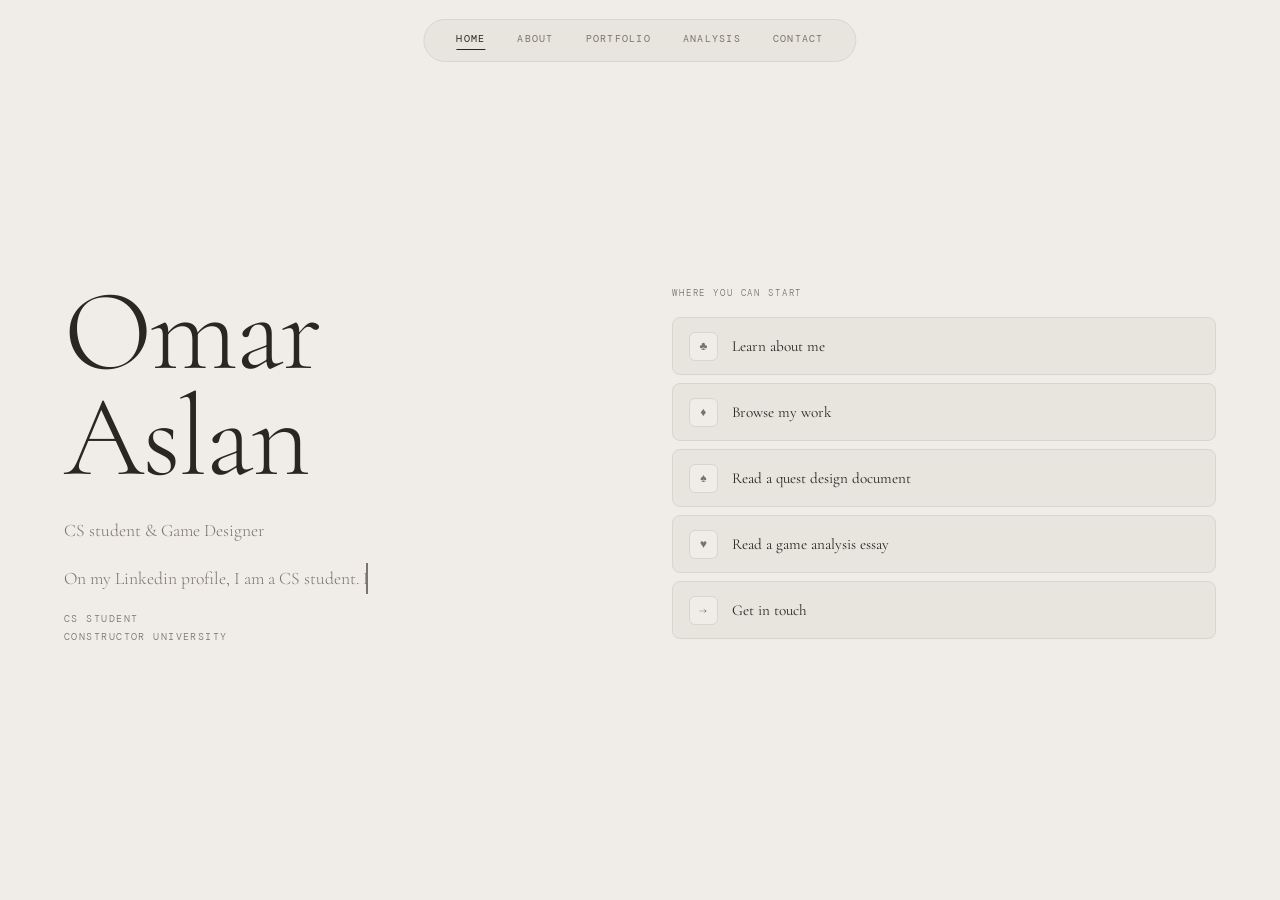
==== index.html @ 4f081cd3 "Update index.html" ====
<!DOCTYPE html>
<html lang="en">
<head>
  <meta charset="UTF-8" />
  <meta name="viewport" content="width=device-width, initial-scale=1.0" />
  <title>Omar Aslan</title>
  <link rel="preconnect" href="https://fonts.googleapis.com" />
  <link rel="preconnect" href="https://fonts.gstatic.com" crossorigin />
  <link href="https://fonts.googleapis.com/css2?family=Cormorant+Garamond:ital,wght@0,300;0,400;0,600;1,300;1,400&family=DM+Mono:wght@300;400&display=swap" rel="stylesheet" />
  <link rel="stylesheet" href="style.css" />
</head>
<body>
  <nav>
    <a href="index.html" class="active">Home</a>
    <a href="about.html">About</a>
    <a href="portfolio.html">Portfolio</a>
    <a href="analysis.html">Analysis</a>
    <a href="contact.html">Contact</a>
  </nav>

  <section id="hero">
    <div class="hero-left">
      <h1>Omar<br/>Aslan</h1>
      <p class="hero-desc">CS student & Game Designer</p>
      <p class="hero-desc typewriter">On my Linkedin profile, I am a CS student. In my mind, I am a computer programmer. But in my heart, I am a gamer.</p>
      <p class="hero-role">CS Student<br/>Constructor University</p>
    </div>

    <div class="hero-right">
      <p class="quicklinks-label">Where you can start</p>
      <a href="about.html" class="quicklink">
        <span class="quicklink-icon">♣</span>
        <span class="quicklink-text">Learn about me</span>
      </a>
      <a href="portfolio.html" class="quicklink">
        <span class="quicklink-icon">♦</span>
        <span class="quicklink-text">Browse my work</span>
      </a>
      <a href="portfolio.html" class="quicklink">
        <span class="quicklink-icon">♠</span>
        <span class="quicklink-text">Read a quest design document</span>
      </a>
      <a href="analysis.html" class="quicklink">
        <span class="quicklink-icon">♥</span>
        <span class="quicklink-text">Read a game analysis essay</span>
      </a>
      <a href="contact.html" class="quicklink">
        <span class="quicklink-icon">→</span>
        <span class="quicklink-text">Get in touch</span>
      </a>
    </div>
  </section>

</body>
</html>
---- style.css ----
* { margin: 0; padding: 0; box-sizing: border-box; }

:root {
  --bg:     #f0ede8;
  --surface:#e8e4de;
  --border: #d8d4ce;
  --text:   #2a2620;
  --muted:  #7a746c;
}

body {
  background: var(--bg);
  color: var(--text);
  font-family: 'Cormorant Garamond', Georgia, serif;
  font-size: 18px;
  line-height: 1.6;
}

::selection { background: var(--text); color: var(--bg); }

nav {
  position: fixed;
  top: 1.2rem;
  left: 50%;
  transform: translateX(-50%);
  z-index: 100;
  background: var(--surface);
  border: 1px solid var(--border);
  border-radius: 100px;
  padding: 0.7rem 2rem;
  display: flex;
  gap: 2rem;
  white-space: nowrap;
}

nav a {
  font-family: 'DM Mono', monospace;
  font-size: 0.65rem;
  letter-spacing: 0.12em;
  text-transform: uppercase;
  text-decoration: none;
  color: var(--muted);
  transition: color 0.2s;
}

nav a:hover { color: var(--text); }
nav a.active { color: var(--text); border-bottom: 1px solid var(--text); padding-bottom: 1px; }

section {
  padding: 6rem 4rem;
  min-height: 100vh;
  animation: fadeIn 0.3s ease;
}

#hero {
  display: grid;
  grid-template-columns: 1fr 1fr;
  align-items: center;
  gap: 4rem;
  padding-top: 8rem;
}

h1 {
  font-size: clamp(4rem, 9vw, 9rem);
  font-weight: 300;
  line-height: 0.92;
  letter-spacing: -0.02em;
  margin-bottom: 1.5rem;
}

.hero-desc {
  font-size: 1.1rem;
  font-weight: 300;
  color: var(--muted);
  max-width: 38ch;
  line-height: 1.8;
  margin-bottom: 1rem;
}

.typewriter {
  overflow: hidden;
  white-space: nowrap;
  border-right: 2px solid var(--muted);
  max-width: 38ch;
  width: 0;
  animation: typing 4s steps(80) forwards, blink 0.7s step-end infinite;
}

@keyframes typing {
  from { width: 0; }
  to { width: 100%; }
}

@keyframes blink {
  50% { border-color: transparent; }
}

.hero-role {
  font-family: 'DM Mono', monospace;
  font-size: 0.6rem;
  letter-spacing: 0.15em;
  text-transform: uppercase;
  color: var(--muted);
  line-height: 1.8;
  margin-top: 0.5rem;
}

.hero-right { display: flex; flex-direction: column; }

.quicklinks-label {
  font-family: 'DM Mono', monospace;
  font-size: 0.58rem;
  letter-spacing: 0.2em;
  text-transform: uppercase;
  color: var(--muted);
  margin-bottom: 1rem;
}

.quicklink {
  display: flex;
  align-items: center;
  gap: 0.9rem;
  padding: 0.85rem 1rem;
  border: 1px solid var(--border);
  border-radius: 8px;
  margin-bottom: 0.5rem;
  text-decoration: none;
  color: var(--text);
  background: var(--surface);
  transition: background 0.2s;
}

.quicklink:hover { background: var(--border); }

.quicklink-icon {
  width: 1.8rem;
  height: 1.8rem;
  border: 1px solid var(--border);
  border-radius: 6px;
  display: flex;
  align-items: center;
  justify-content: center;
  font-size: 0.75rem;
  color: var(--muted);
  flex-shrink: 0;
  background: var(--bg);
}

.quicklink-text { font-size: 0.95rem; font-weight: 400; }

h2 {
  font-size: clamp(1.5rem, 3vw, 2.5rem);
  font-weight: 300;
  letter-spacing: -0.01em;
  margin-bottom: 1.5rem;
  margin-top: 3rem;
  padding-bottom: 0.6rem;
  border-bottom: 1px solid var(--border);
}

h2:first-child { margin-top: 0; }
h3 { font-size: 1.1rem; font-weight: 400; margin-bottom: 0.4rem; }
p { color: var(--muted); font-weight: 300; max-width: 55ch; line-height: 1.8; margin-bottom: 0.5rem; }

.gdd, .project, .jam, .hackathon {
  padding: 1.5rem 0;
  border-bottom: 1px solid var(--border);
  transition: padding-left 0.3s;
}

.gdd:hover, .project:hover, .jam:hover, .hackathon:hover { padding-left: 0.6rem; }

#contact a, section a.github {
  display: inline-block;
  margin-top: 1rem;
  font-family: 'DM Mono', monospace;
  font-size: 0.65rem;
  letter-spacing: 0.12em;
  text-transform: uppercase;
  color: var(--text);
  text-decoration: none;
  border-bottom: 1px solid var(--border);
  padding-bottom: 2px;
  transition: border-color 0.2s;
}

#contact a:hover { border-color: var(--text); }

@keyframes fadeIn {
  from { opacity: 0; transform: translateY(8px); }
  to   { opacity: 1; transform: translateY(0); }
}

@media (max-width: 768px) {
  nav { padding: 0.6rem 1.2rem; gap: 1.2rem; }
  section { padding: 5rem 1.5rem; }
  #hero { grid-template-columns: 1fr; }
  .hero-right { display: none; }
}* { margin: 0; padding: 0; box-sizing: border-box; }

:root {
  --bg:     #f0ede8;
  --surface:#e8e4de;
  --border: #d8d4ce;
  --text:   #2a2620;
  --muted:  #7a746c;
}

body {
  background: var(--bg);
  color: var(--text);
  font-family: 'Cormorant Garamond', Georgia, serif;
  font-size: 18px;
  line-height: 1.6;
}

::selection { background: var(--text); color: var(--bg); }

nav {
  position: fixed;
  top: 1.2rem;
  left: 50%;
  transform: translateX(-50%);
  z-index: 100;
  background: var(--surface);
  border: 1px solid var(--border);
  border-radius: 100px;
  padding: 0.7rem 2rem;
  display: flex;
  gap: 2rem;
  white-space: nowrap;
}

nav a {
  font-family: 'DM Mono', monospace;
  font-size: 0.65rem;
  letter-spacing: 0.12em;
  text-transform: uppercase;
  text-decoration: none;
  color: var(--muted);
  transition: color 0.2s;
}

nav a:hover { color: var(--text); }
nav a.active { color: var(--text); border-bottom: 1px solid var(--text); padding-bottom: 1px; }

section {
  padding: 6rem 4rem;
  min-height: 100vh;
  animation: fadeIn 0.3s ease;
}

#hero {
  display: grid;
  grid-template-columns: 1fr 1fr;
  align-items: center;
  gap: 4rem;
  padding-top: 8rem;
}

h1 {
  font-size: clamp(4rem, 9vw, 9rem);
  font-weight: 300;
  line-height: 0.92;
  letter-spacing: -0.02em;
  margin-bottom: 1.5rem;
}

.hero-desc {
  font-size: 1.1rem;
  font-weight: 300;
  color: var(--muted);
  max-width: 38ch;
  line-height: 1.8;
  margin-bottom: 1rem;
}

.typewriter {
  overflow: hidden;
  white-space: nowrap;
  border-right: 2px solid var(--muted);
  max-width: 38ch;
  width: 0;
  animation: typing 4s steps(80) forwards, blink 0.7s step-end infinite;
}

@keyframes typing {
  from { width: 0; }
  to { width: 100%; }
}

@keyframes blink {
  50% { border-color: transparent; }
}

.hero-role {
  font-family: 'DM Mono', monospace;
  font-size: 0.6rem;
  letter-spacing: 0.15em;
  text-transform: uppercase;
  color: var(--muted);
  line-height: 1.8;
  margin-top: 0.5rem;
}

.hero-right { display: flex; flex-direction: column; }

.quicklinks-label {
  font-family: 'DM Mono', monospace;
  font-size: 0.58rem;
  letter-spacing: 0.2em;
  text-transform: uppercase;
  color: var(--muted);
  margin-bottom: 1rem;
}

.quicklink {
  display: flex;
  align-items: center;
  gap: 0.9rem;
  padding: 0.85rem 1rem;
  border: 1px solid var(--border);
  border-radius: 8px;
  margin-bottom: 0.5rem;
  text-decoration: none;
  color: var(--text);
  background: var(--surface);
  transition: background 0.2s;
}

.quicklink:hover { background: var(--border); }

.quicklink-icon {
  width: 1.8rem;
  height: 1.8rem;
  border: 1px solid var(--border);
  border-radius: 6px;
  display: flex;
  align-items: center;
  justify-content: center;
  font-size: 0.75rem;
  color: var(--muted);
  flex-shrink: 0;
  background: var(--bg);
}

.quicklink-text { font-size: 0.95rem; font-weight: 400; }

h2 {
  font-size: clamp(1.5rem, 3vw, 2.5rem);
  font-weight: 300;
  letter-spacing: -0.01em;
  margin-bottom: 1.5rem;
  margin-top: 3rem;
  padding-bottom: 0.6rem;
  border-bottom: 1px solid var(--border);
}

h2:first-child { margin-top: 0; }
h3 { font-size: 1.1rem; font-weight: 400; margin-bottom: 0.4rem; }
p { color: var(--muted); font-weight: 300; max-width: 55ch; line-height: 1.8; margin-bottom: 0.5rem; }

.gdd, .project, .jam, .hackathon {
  padding: 1.5rem 0;
  border-bottom: 1px solid var(--border);
  transition: padding-left 0.3s;
}

.gdd:hover, .project:hover, .jam:hover, .hackathon:hover { padding-left: 0.6rem; }

#contact a, section a.github {
  display: inline-block;
  margin-top: 1rem;
  font-family: 'DM Mono', monospace;
  font-size: 0.65rem;
  letter-spacing: 0.12em;
  text-transform: uppercase;
  color: var(--text);
  text-decoration: none;
  border-bottom: 1px solid var(--border);
  padding-bottom: 2px;
  transition: border-color 0.2s;
}

#contact a:hover { border-color: var(--text); }

@keyframes fadeIn {
  from { opacity: 0; transform: translateY(8px); }
  to   { opacity: 1; transform: translateY(0); }
}

@media (max-width: 768px) {
  nav { padding: 0.6rem 1.2rem; gap: 1.2rem; }
  section { padding: 5rem 1.5rem; }
  #hero { grid-template-columns: 1fr; }
  .hero-right { display: none; }
}
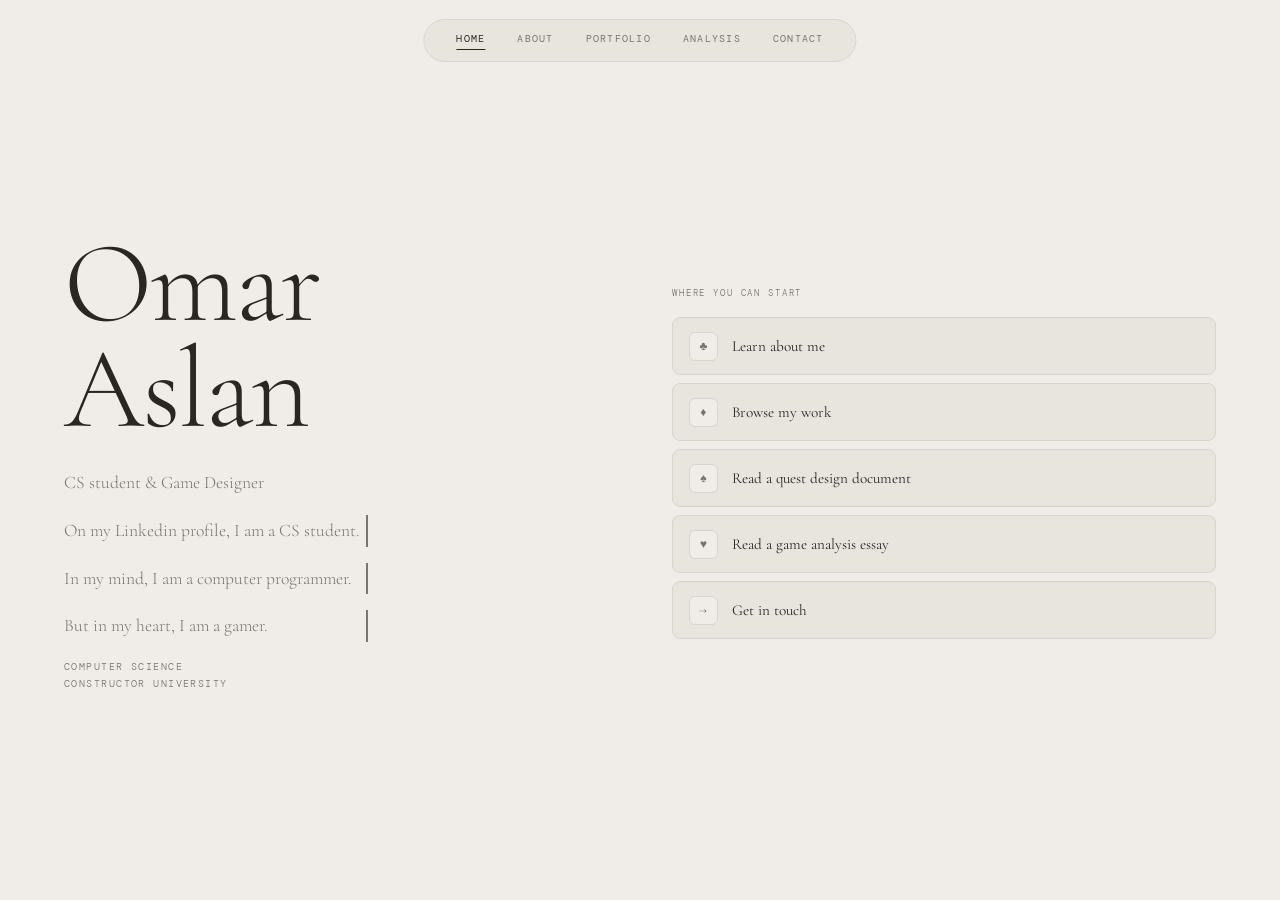
==== commit 1ab897de: "Update index.html" ====
--- a/index.html
+++ b/index.html
@@ -22,8 +22,10 @@
     <div class="hero-left">
       <h1>Omar<br/>Aslan</h1>
       <p class="hero-desc">CS student & Game Designer</p>
-      <p class="hero-desc typewriter">On my Linkedin profile, I am a CS student. In my mind, I am a computer programmer. But in my heart, I am a gamer.</p>
-      <p class="hero-role">CS Student<br/>Constructor University</p>
+      <p class="hero-desc typewriter">On my Linkedin profile, I am a CS student.</p>
+      <p class="hero-desc typewriter">In my mind, I am a computer programmer.</p>
+      <p class="hero-desc typewriter"> But in my heart, I am a gamer.</p>
+      <p class="hero-role">Computer Science<br/>Constructor University</p>
     </div>
 
     <div class="hero-right">
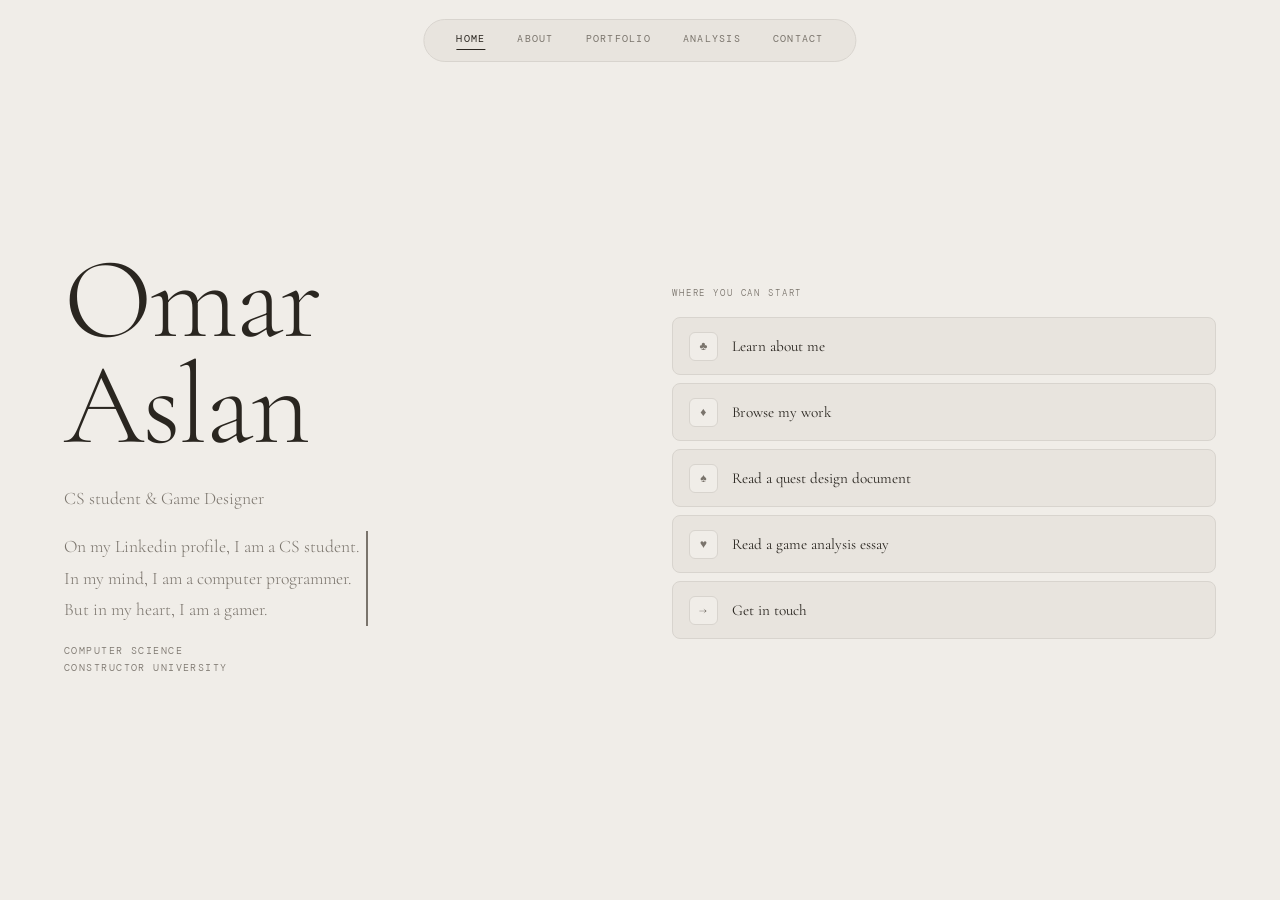
==== commit 0a70514f: "Update index.html" ====
--- a/index.html
+++ b/index.html
@@ -22,9 +22,7 @@
     <div class="hero-left">
       <h1>Omar<br/>Aslan</h1>
       <p class="hero-desc">CS student & Game Designer</p>
-      <p class="hero-desc typewriter">On my Linkedin profile, I am a CS student.</p>
-      <p class="hero-desc typewriter">In my mind, I am a computer programmer.</p>
-      <p class="hero-desc typewriter"> But in my heart, I am a gamer.</p>
+      <p class="hero-desc typewriter">On my Linkedin profile, I am a CS student.<br/>In my mind, I am a computer programmer.<br/>But in my heart, I am a gamer.</p>
       <p class="hero-role">Computer Science<br/>Constructor University</p>
     </div>
 
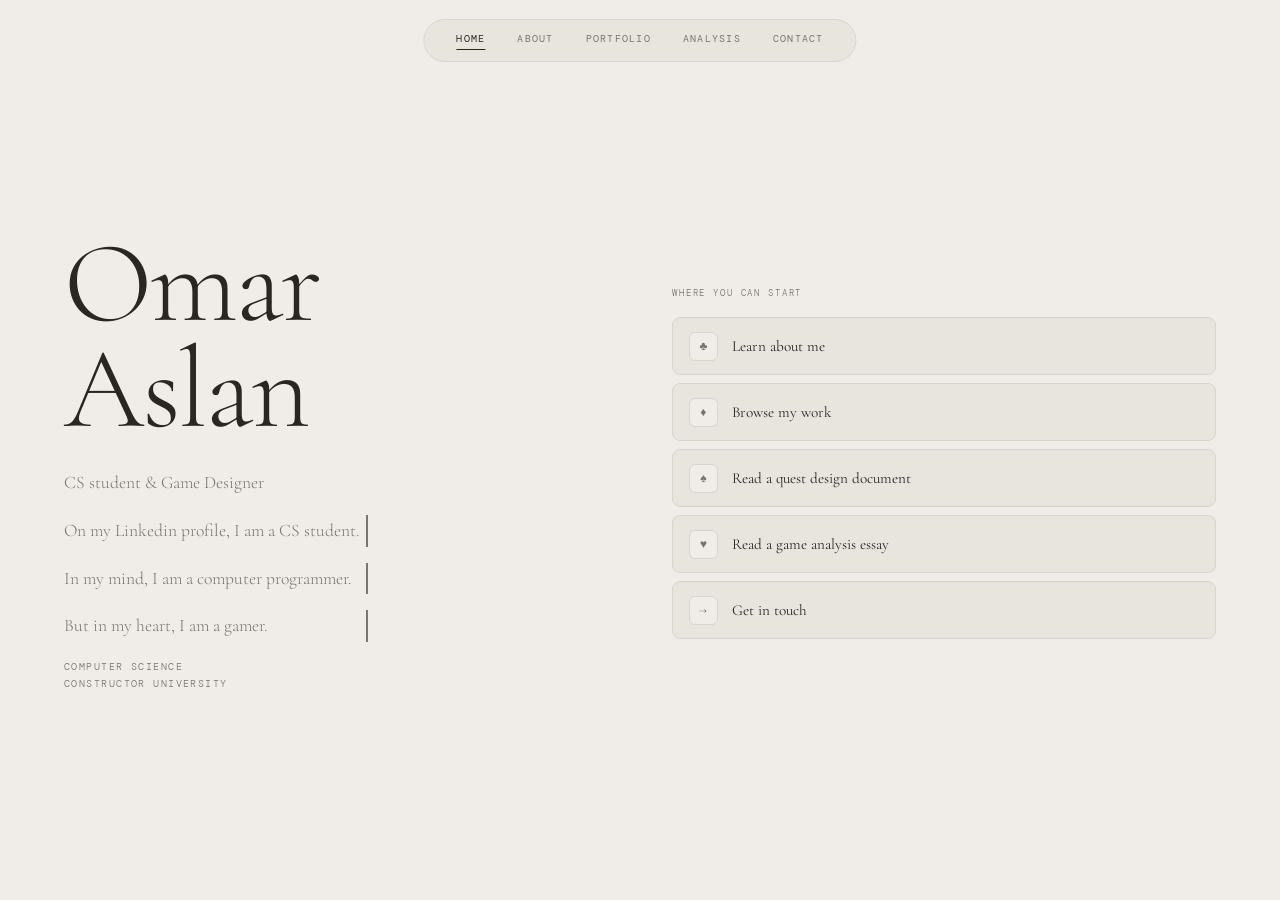
==== commit ab1a810b: "Update index.html" ====
--- a/index.html
+++ b/index.html
@@ -18,11 +18,13 @@
     <a href="contact.html">Contact</a>
   </nav>
 
-  <section id="hero">
+ <section id="hero">
     <div class="hero-left">
       <h1>Omar<br/>Aslan</h1>
       <p class="hero-desc">CS student & Game Designer</p>
-      <p class="hero-desc typewriter">On my Linkedin profile, I am a CS student.<br/>In my mind, I am a computer programmer.<br/>But in my heart, I am a gamer.</p>
+      <p class="hero-desc typewriter">On my Linkedin profile, I am a CS student.</p>
+      <p class="hero-desc typewriter">In my mind, I am a computer programmer.</p>
+      <p class="hero-desc typewriter"> But in my heart, I am a gamer.</p>
       <p class="hero-role">Computer Science<br/>Constructor University</p>
     </div>
 
--- a/style.css
+++ b/style.css
@@ -83,7 +83,18 @@
   border-right: 2px solid var(--muted);
   max-width: 38ch;
   width: 0;
-  animation: typing 4s steps(80) forwards, blink 0.7s step-end infinite;
+}
+
+.typewriter:nth-child(3) {
+  animation: typing 2s steps(40) 0s forwards, blink 0.7s step-end 0s 4;
+}
+
+.typewriter:nth-child(4) {
+  animation: typing 2s steps(40) 2.1s forwards, blink 0.7s step-end 2.1s 4;
+}
+
+.typewriter:nth-child(5) {
+  animation: typing 2s steps(40) 4.2s forwards, blink 0.7s step-end 4.2s 4;
 }
 
 @keyframes typing {
@@ -94,6 +105,8 @@
 @keyframes blink {
   50% { border-color: transparent; }
 }
+
+
 
 .hero-role {
   font-family: 'DM Mono', monospace;
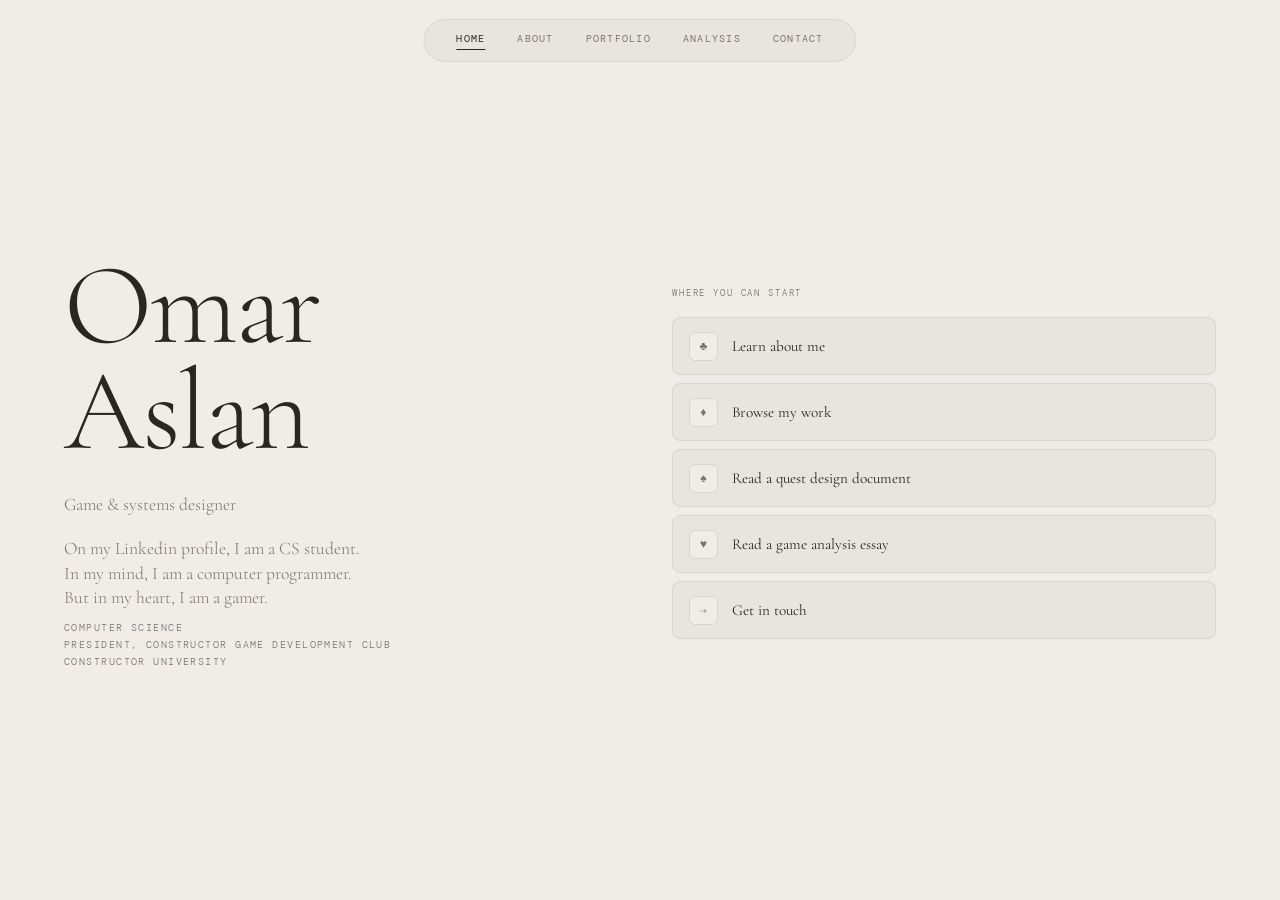
==== commit 87da9a3d: "Modify hero section in index.html Updated hero description and role in index.html." ====
--- a/index.html
+++ b/index.html
@@ -21,11 +21,11 @@
  <section id="hero">
     <div class="hero-left">
       <h1>Omar<br/>Aslan</h1>
-      <p class="hero-desc">CS student & Game Designer</p>
+      <p class="hero-desc">Game & systems designer</p>
       <p class="hero-desc typewriter">On my Linkedin profile, I am a CS student.</p>
       <p class="hero-desc typewriter">In my mind, I am a computer programmer.</p>
       <p class="hero-desc typewriter"> But in my heart, I am a gamer.</p>
-      <p class="hero-role">Computer Science<br/>Constructor University</p>
+      <p class="hero-role">Computer Science<br/>President, Constructor Game Development Club<br/>Constructor University</p>
     </div>
 
     <div class="hero-right">
--- a/style.css
+++ b/style.css
@@ -80,21 +80,22 @@
 .typewriter {
   overflow: hidden;
   white-space: nowrap;
-  border-right: 2px solid var(--muted);
   max-width: 38ch;
   width: 0;
+  margin-bottom: 0;
+  line-height: 1.4;
 }
 
 .typewriter:nth-child(3) {
-  animation: typing 2s steps(40) 0s forwards, blink 0.7s step-end 0s 4;
+  animation: typing 2s steps(40) 0s forwards, blink 0.7s step-end 0s 3, removecursor 0s 2s forwards;
 }
 
 .typewriter:nth-child(4) {
-  animation: typing 2s steps(40) 2.1s forwards, blink 0.7s step-end 2.1s 4;
+  animation: typing 2s steps(40) 2.1s forwards, blink 0.7s step-end 2.1s 3, removecursor 0s 4.1s forwards;
 }
 
 .typewriter:nth-child(5) {
-  animation: typing 2s steps(40) 4.2s forwards, blink 0.7s step-end 4.2s 4;
+  animation: typing 2s steps(40) 4.2s forwards, blink 0.7s step-end 4.2s 3, removecursor 0s 6.2s forwards;
 }
 
 @keyframes typing {
@@ -106,7 +107,9 @@
   50% { border-color: transparent; }
 }
 
-
+@keyframes removecursor {
+  to { border-right: none; }
+}
 
 .hero-role {
   font-family: 'DM Mono', monospace;
@@ -199,6 +202,37 @@
 
 #contact a:hover { border-color: var(--text); }
 
+/* ABOUT */
+.about-grid {
+  display: grid;
+  grid-template-columns: 1fr 1fr;
+  gap: 4rem;
+  align-items: start;
+}
+
+.about-text p + p { margin-top: 1rem; }
+
+.about-skills {
+  display: flex;
+  flex-direction: column;
+  gap: 1.5rem;
+  border-left: 1px solid var(--border);
+  padding-left: 2rem;
+}
+
+.skill-group { display: flex; flex-direction: column; gap: 0.3rem; }
+
+.skill-label {
+  font-family: 'DM Mono', monospace;
+  font-size: 0.58rem;
+  letter-spacing: 0.18em;
+  text-transform: uppercase;
+  color: var(--text);
+  margin-bottom: 0.3rem;
+}
+
+.skill-group p { max-width: none; }
+
 @keyframes fadeIn {
   from { opacity: 0; transform: translateY(8px); }
   to   { opacity: 1; transform: translateY(0); }
@@ -209,202 +243,5 @@
   section { padding: 5rem 1.5rem; }
   #hero { grid-template-columns: 1fr; }
   .hero-right { display: none; }
-}* { margin: 0; padding: 0; box-sizing: border-box; }
-
-:root {
-  --bg:     #f0ede8;
-  --surface:#e8e4de;
-  --border: #d8d4ce;
-  --text:   #2a2620;
-  --muted:  #7a746c;
-}
-
-body {
-  background: var(--bg);
-  color: var(--text);
-  font-family: 'Cormorant Garamond', Georgia, serif;
-  font-size: 18px;
-  line-height: 1.6;
-}
-
-::selection { background: var(--text); color: var(--bg); }
-
-nav {
-  position: fixed;
-  top: 1.2rem;
-  left: 50%;
-  transform: translateX(-50%);
-  z-index: 100;
-  background: var(--surface);
-  border: 1px solid var(--border);
-  border-radius: 100px;
-  padding: 0.7rem 2rem;
-  display: flex;
-  gap: 2rem;
-  white-space: nowrap;
-}
-
-nav a {
-  font-family: 'DM Mono', monospace;
-  font-size: 0.65rem;
-  letter-spacing: 0.12em;
-  text-transform: uppercase;
-  text-decoration: none;
-  color: var(--muted);
-  transition: color 0.2s;
-}
-
-nav a:hover { color: var(--text); }
-nav a.active { color: var(--text); border-bottom: 1px solid var(--text); padding-bottom: 1px; }
-
-section {
-  padding: 6rem 4rem;
-  min-height: 100vh;
-  animation: fadeIn 0.3s ease;
-}
-
-#hero {
-  display: grid;
-  grid-template-columns: 1fr 1fr;
-  align-items: center;
-  gap: 4rem;
-  padding-top: 8rem;
-}
-
-h1 {
-  font-size: clamp(4rem, 9vw, 9rem);
-  font-weight: 300;
-  line-height: 0.92;
-  letter-spacing: -0.02em;
-  margin-bottom: 1.5rem;
-}
-
-.hero-desc {
-  font-size: 1.1rem;
-  font-weight: 300;
-  color: var(--muted);
-  max-width: 38ch;
-  line-height: 1.8;
-  margin-bottom: 1rem;
-}
-
-.typewriter {
-  overflow: hidden;
-  white-space: nowrap;
-  border-right: 2px solid var(--muted);
-  max-width: 38ch;
-  width: 0;
-  animation: typing 4s steps(80) forwards, blink 0.7s step-end infinite;
-}
-
-@keyframes typing {
-  from { width: 0; }
-  to { width: 100%; }
-}
-
-@keyframes blink {
-  50% { border-color: transparent; }
-}
-
-.hero-role {
-  font-family: 'DM Mono', monospace;
-  font-size: 0.6rem;
-  letter-spacing: 0.15em;
-  text-transform: uppercase;
-  color: var(--muted);
-  line-height: 1.8;
-  margin-top: 0.5rem;
-}
-
-.hero-right { display: flex; flex-direction: column; }
-
-.quicklinks-label {
-  font-family: 'DM Mono', monospace;
-  font-size: 0.58rem;
-  letter-spacing: 0.2em;
-  text-transform: uppercase;
-  color: var(--muted);
-  margin-bottom: 1rem;
-}
-
-.quicklink {
-  display: flex;
-  align-items: center;
-  gap: 0.9rem;
-  padding: 0.85rem 1rem;
-  border: 1px solid var(--border);
-  border-radius: 8px;
-  margin-bottom: 0.5rem;
-  text-decoration: none;
-  color: var(--text);
-  background: var(--surface);
-  transition: background 0.2s;
-}
-
-.quicklink:hover { background: var(--border); }
-
-.quicklink-icon {
-  width: 1.8rem;
-  height: 1.8rem;
-  border: 1px solid var(--border);
-  border-radius: 6px;
-  display: flex;
-  align-items: center;
-  justify-content: center;
-  font-size: 0.75rem;
-  color: var(--muted);
-  flex-shrink: 0;
-  background: var(--bg);
-}
-
-.quicklink-text { font-size: 0.95rem; font-weight: 400; }
-
-h2 {
-  font-size: clamp(1.5rem, 3vw, 2.5rem);
-  font-weight: 300;
-  letter-spacing: -0.01em;
-  margin-bottom: 1.5rem;
-  margin-top: 3rem;
-  padding-bottom: 0.6rem;
-  border-bottom: 1px solid var(--border);
-}
-
-h2:first-child { margin-top: 0; }
-h3 { font-size: 1.1rem; font-weight: 400; margin-bottom: 0.4rem; }
-p { color: var(--muted); font-weight: 300; max-width: 55ch; line-height: 1.8; margin-bottom: 0.5rem; }
-
-.gdd, .project, .jam, .hackathon {
-  padding: 1.5rem 0;
-  border-bottom: 1px solid var(--border);
-  transition: padding-left 0.3s;
-}
-
-.gdd:hover, .project:hover, .jam:hover, .hackathon:hover { padding-left: 0.6rem; }
-
-#contact a, section a.github {
-  display: inline-block;
-  margin-top: 1rem;
-  font-family: 'DM Mono', monospace;
-  font-size: 0.65rem;
-  letter-spacing: 0.12em;
-  text-transform: uppercase;
-  color: var(--text);
-  text-decoration: none;
-  border-bottom: 1px solid var(--border);
-  padding-bottom: 2px;
-  transition: border-color 0.2s;
-}
-
-#contact a:hover { border-color: var(--text); }
-
-@keyframes fadeIn {
-  from { opacity: 0; transform: translateY(8px); }
-  to   { opacity: 1; transform: translateY(0); }
-}
-
-@media (max-width: 768px) {
-  nav { padding: 0.6rem 1.2rem; gap: 1.2rem; }
-  section { padding: 5rem 1.5rem; }
-  #hero { grid-template-columns: 1fr; }
-  .hero-right { display: none; }
-}
+  .about-grid { grid-template-columns: 1fr; }
+}
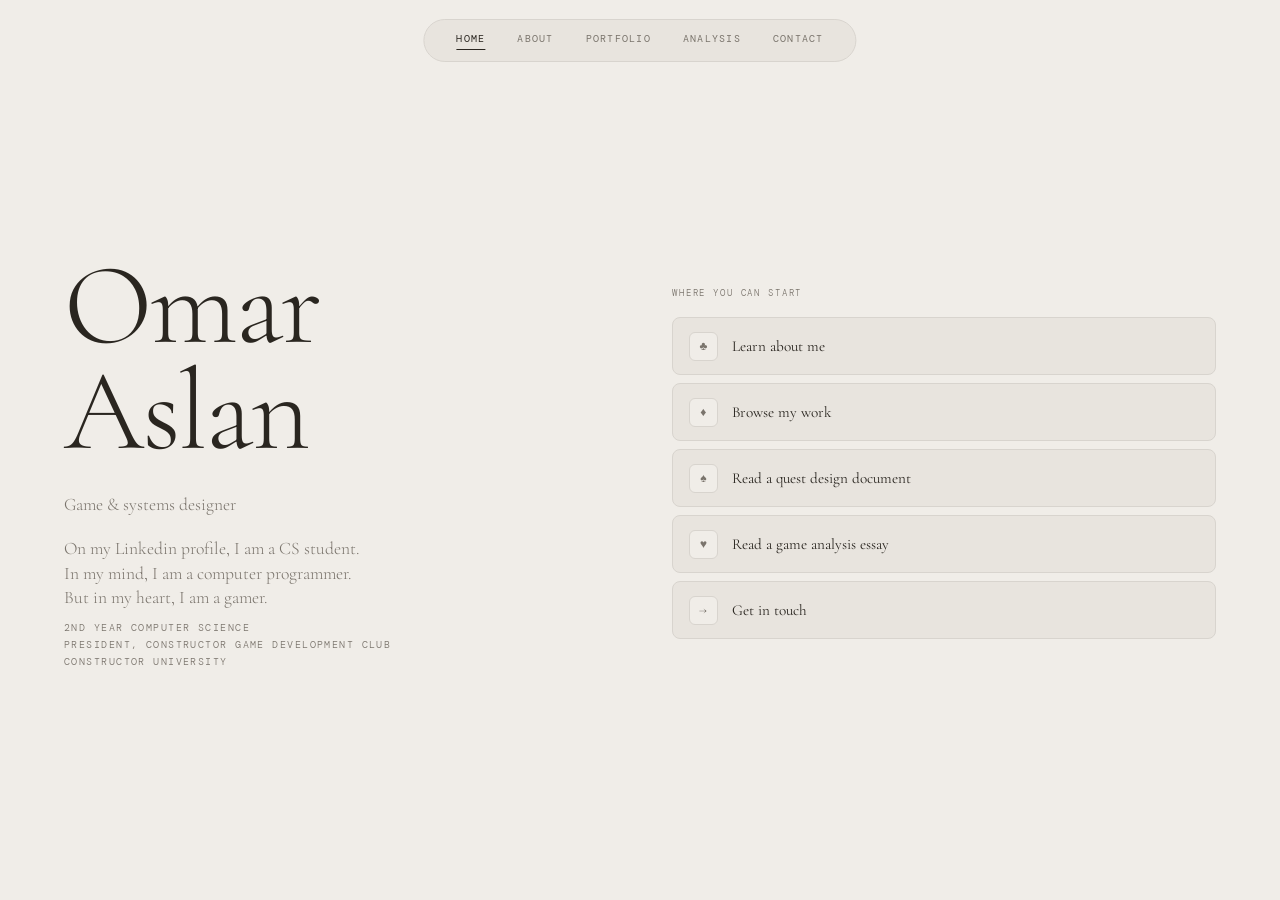
==== commit 6958a012: "Fix portfolio markup and update content" ====
--- a/index.html
+++ b/index.html
@@ -25,7 +25,11 @@
       <p class="hero-desc typewriter">On my Linkedin profile, I am a CS student.</p>
       <p class="hero-desc typewriter">In my mind, I am a computer programmer.</p>
       <p class="hero-desc typewriter"> But in my heart, I am a gamer.</p>
-      <p class="hero-role">Computer Science<br/>President, Constructor Game Development Club<br/>Constructor University</p>
+      <p class="hero-role">
+        2nd Year Computer Science
+        <br/>President, Constructor Game Development Club
+        <br/>Constructor University
+      </p>
     </div>
 
     <div class="hero-right">
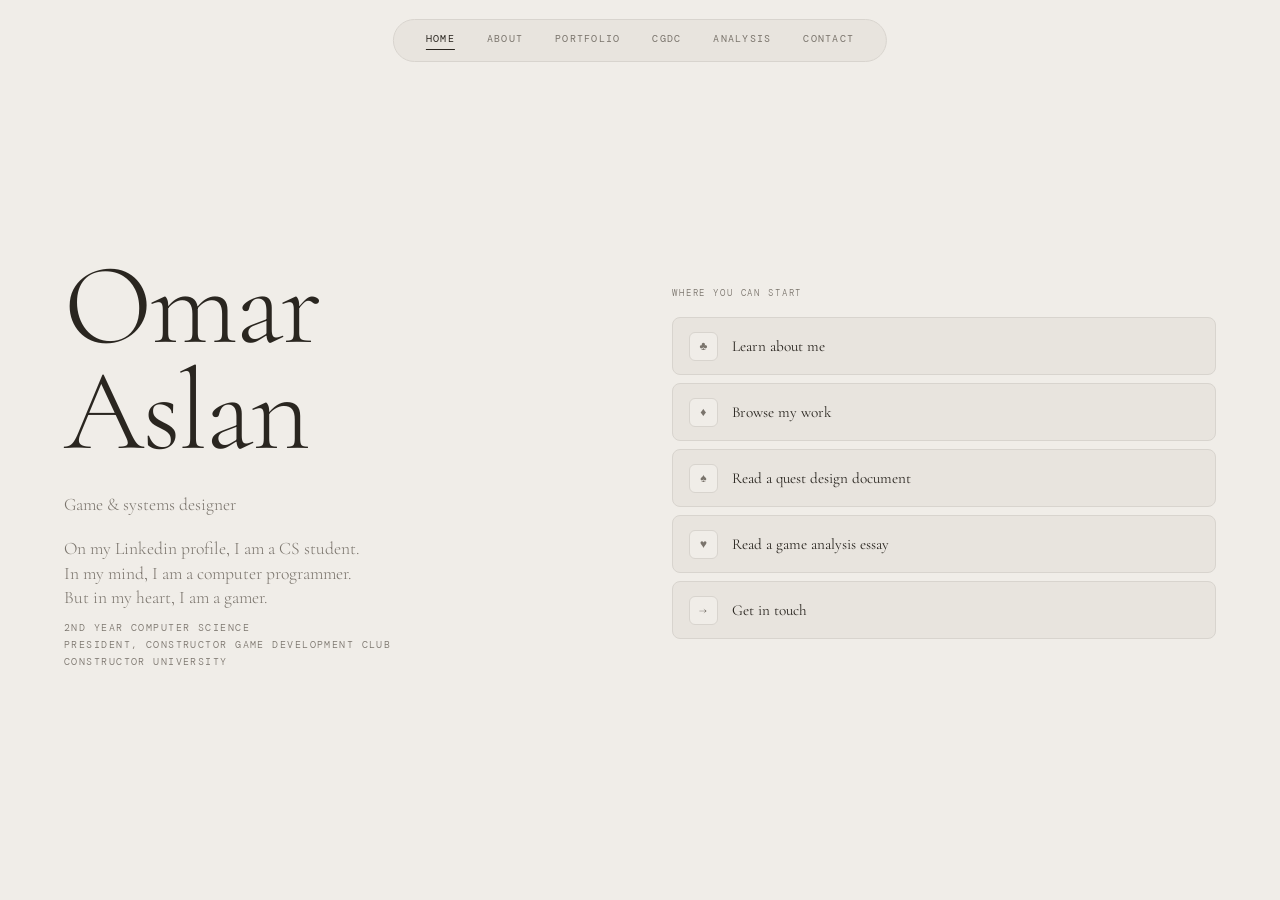
==== commit fec59ef8: "Add CGDC.html" ====
--- a/index.html
+++ b/index.html
@@ -14,6 +14,7 @@
     <a href="index.html" class="active">Home</a>
     <a href="about.html">About</a>
     <a href="portfolio.html">Portfolio</a>
+    <a href ="CGDC.html">CGDC</a>
     <a href="analysis.html">Analysis</a>
     <a href="contact.html">Contact</a>
   </nav>
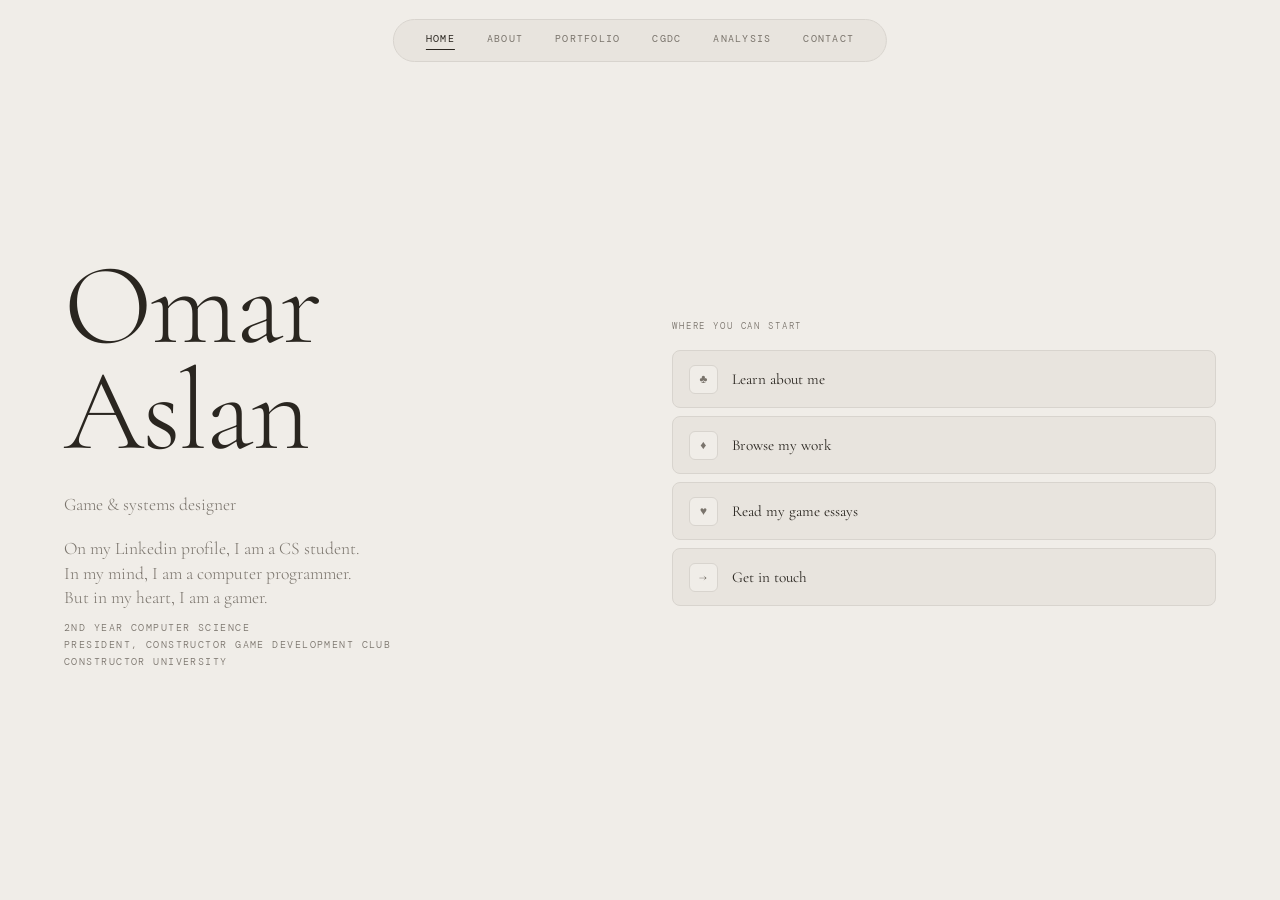
==== commit 0ba56db1: "Portfolio.html styling fixes" ====
--- a/index.html
+++ b/index.html
@@ -43,13 +43,9 @@
         <span class="quicklink-icon">♦</span>
         <span class="quicklink-text">Browse my work</span>
       </a>
-      <a href="portfolio.html" class="quicklink">
-        <span class="quicklink-icon">♠</span>
-        <span class="quicklink-text">Read a quest design document</span>
-      </a>
       <a href="analysis.html" class="quicklink">
         <span class="quicklink-icon">♥</span>
-        <span class="quicklink-text">Read a game analysis essay</span>
+        <span class="quicklink-text">Read my game essays</span>
       </a>
       <a href="contact.html" class="quicklink">
         <span class="quicklink-icon">→</span>
--- a/style.css
+++ b/style.css
@@ -245,3 +245,15 @@
   .hero-right { display: none; }
   .about-grid { grid-template-columns: 1fr; }
 }
+
+
+section li {
+  color: var(--muted);
+  font-weight: 300;
+  line-height: 1.8;
+}
+
+section ul {
+  padding-left: 1.1rem;
+  max-width: 55ch;
+}
